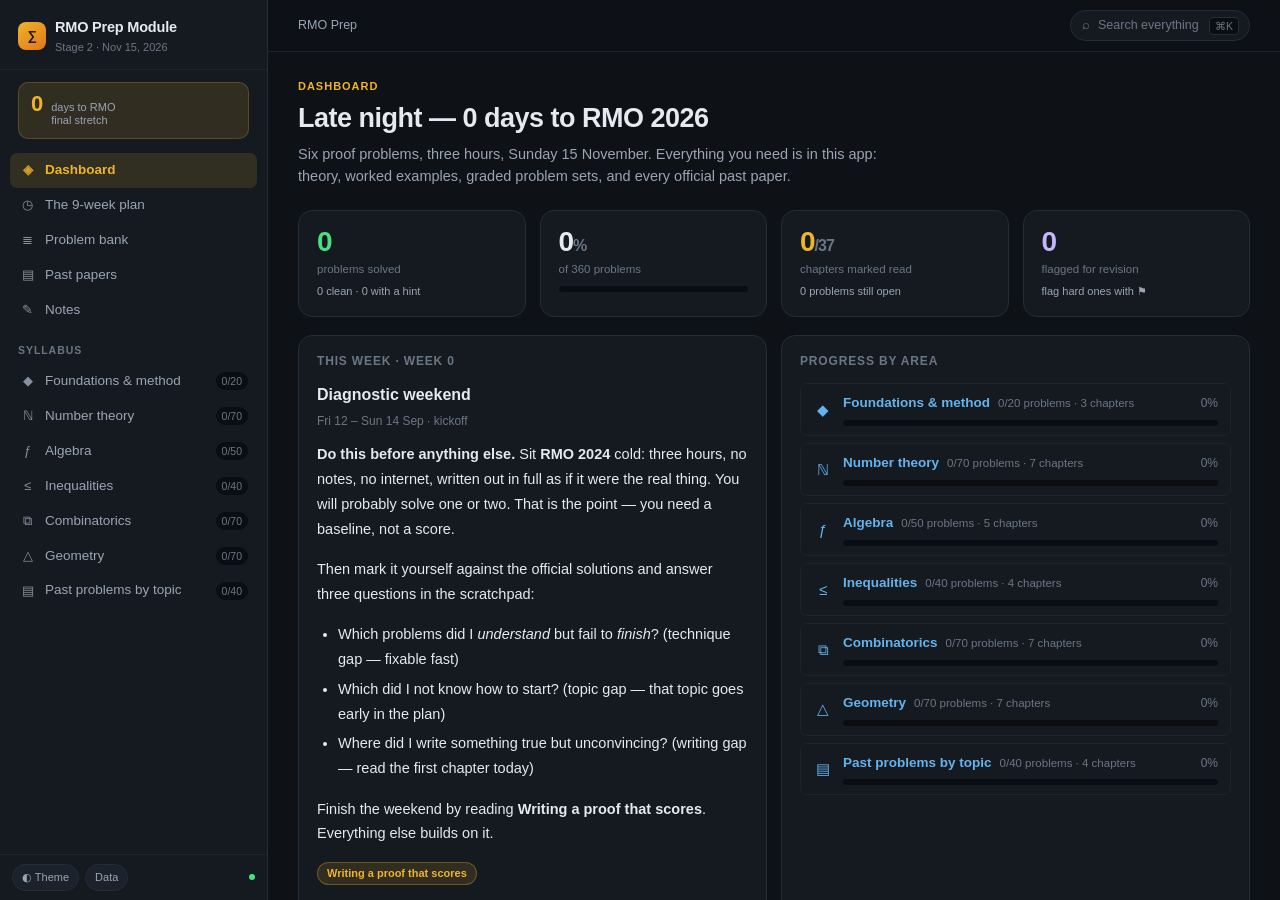
==== index.html @ 8053077d "RMO prep module: 37 chapters, 360 problems, full past-paper archive A self-contained study app for t" ====
<!doctype html>
<html lang="en" data-theme="dark">
<head>
<meta charset="utf-8">
<meta name="viewport" content="width=device-width, initial-scale=1">
<title>RMO Prep Module</title>
<link rel="stylesheet" href="assets/vendor/katex/katex.min.css">
<link rel="stylesheet" href="assets/css/styles.css">
<link rel="icon" href="data:image/svg+xml,<svg xmlns='http://www.w3.org/2000/svg' viewBox='0 0 32 32'><rect width='32' height='32' rx='8' fill='%23f0b429'/><text x='16' y='23' font-size='18' font-weight='bold' text-anchor='middle' font-family='sans-serif' fill='%2317130a'>∑</text></svg>">
<script src="assets/vendor/katex/katex.min.js"></script>
</head>
<body>
<div class="app">
  <aside class="sidebar" id="sidebar">
    <div class="brand">
      <div class="brand-row">
        <div class="brand-mark">∑</div>
        <div>
          <div class="brand-name">RMO Prep Module</div>
          <div class="brand-sub">Stage 2 · Nov 15, 2026</div>
        </div>
      </div>
    </div>
    <div class="countdown" id="countdown"></div>
    <nav class="nav" id="nav"></nav>
    <div class="sidebar-foot">
      <button class="chip-btn" id="themeBtn" title="Toggle theme">◐ Theme</button>
      <a class="chip-btn" href="#/settings">Data</a>
      <span class="save-dot" id="saveDot" title="Saved"></span>
    </div>
  </aside>

  <main class="main" id="main">
    <div class="topbar">
      <button class="menu-btn" id="menuBtn">☰</button>
      <div class="crumb" id="crumb"></div>
      <div class="topbar-actions">
        <button class="search-btn" id="searchBtn">
          <span>⌕</span><span>Search everything</span><kbd>⌘K</kbd>
        </button>
      </div>
    </div>
    <div id="view"></div>
  </main>
</div>
<div id="modal"></div>
<script type="module" src="assets/js/app.js"></script>
</body>
</html>
---- assets/css/styles.css ----
/* ============================================================
   RMO Prep Module — study desk UI
   ============================================================ */

:root {
  --bg:            #0e1116;
  --bg-elev:       #151a21;
  --bg-elev-2:     #1b222b;
  --bg-inset:      #0a0d12;
  --line:          #242c37;
  --line-soft:     #1c232c;
  --text:          #e6e9ee;
  --text-dim:      #9aa5b4;
  --text-faint:    #6b7685;
  --accent:        #f0b429;
  --accent-soft:   rgba(240, 180, 41, .13);
  --link:          #63b3ed;
  --ok:            #4ade80;
  --ok-soft:       rgba(74, 222, 128, .13);
  --warn:          #fb923c;
  --warn-soft:     rgba(251, 146, 60, .13);
  --bad:           #f87171;
  --bad-soft:      rgba(248, 113, 113, .13);
  --info:          #7dd3fc;
  --violet:        #c4b5fd;

  --radius:   10px;
  --radius-s: 7px;
  --radius-l: 14px;
  --shadow:   0 1px 2px rgba(0,0,0,.4), 0 8px 24px -12px rgba(0,0,0,.7);
  --sans: -apple-system, BlinkMacSystemFont, "Inter", "Segoe UI", Roboto, sans-serif;
  --serif: "Iowan Old Style", "Charter", Charter, Georgia, "Times New Roman", serif;
  --mono: ui-monospace, SFMono-Regular, "SF Mono", Menlo, Consolas, monospace;
  --sidebar-w: 268px;
  color-scheme: dark;
}

html[data-theme="light"] {
  --bg:          #f6f5f2;
  --bg-elev:     #ffffff;
  --bg-elev-2:   #f0efeb;
  --bg-inset:    #eceae5;
  --line:        #ddd9d0;
  --line-soft:   #e8e5de;
  --text:        #1f2328;
  --text-dim:    #5b6472;
  --text-faint:  #8c94a1;
  --accent:      #b8860b;
  --accent-soft: rgba(184, 134, 11, .12);
  --link:        #1a6bb8;
  --ok:          #1a8a4a;
  --ok-soft:     rgba(26, 138, 74, .12);
  --warn:        #c2610c;
  --warn-soft:   rgba(194, 97, 12, .12);
  --bad:         #c02626;
  --bad-soft:    rgba(192, 38, 38, .12);
  --info:        #0b6b8f;
  --violet:      #6d4fc7;
  --shadow: 0 1px 2px rgba(30,25,15,.06), 0 8px 24px -14px rgba(30,25,15,.25);
  color-scheme: light;
}

* { box-sizing: border-box; }

html, body {
  margin: 0; padding: 0;
  background: var(--bg);
  color: var(--text);
  font-family: var(--sans);
  font-size: 15px;
  line-height: 1.55;
  -webkit-font-smoothing: antialiased;
}
body { overflow: hidden; }

a { color: var(--link); text-decoration: none; }
a:hover { text-decoration: underline; text-underline-offset: 2px; }
.ext { font-size: .78em; opacity: .55; margin-left: 2px; }

button, input, textarea, select { font: inherit; color: inherit; }
button { cursor: pointer; background: none; border: none; }
:focus-visible { outline: 2px solid var(--accent); outline-offset: 2px; border-radius: 4px; }

::-webkit-scrollbar { width: 11px; height: 11px; }
::-webkit-scrollbar-track { background: transparent; }
::-webkit-scrollbar-thumb { background: var(--line); border-radius: 6px; border: 3px solid var(--bg); }
::-webkit-scrollbar-thumb:hover { background: var(--text-faint); }

/* ============================ shell ============================ */

.app { display: flex; height: 100vh; }

.sidebar {
  width: var(--sidebar-w);
  flex: 0 0 var(--sidebar-w);
  background: var(--bg-elev);
  border-right: 1px solid var(--line);
  display: flex; flex-direction: column;
  overflow: hidden;
}

.brand {
  padding: 16px 18px 12px;
  border-bottom: 1px solid var(--line-soft);
}
.brand-row { display: flex; align-items: center; gap: 9px; }
.brand-mark {
  width: 28px; height: 28px; border-radius: 8px;
  background: linear-gradient(140deg, var(--accent), #e0761b);
  display: grid; place-items: center;
  font-weight: 800; font-size: 13px; color: #17130a; letter-spacing: -.5px;
  flex: 0 0 auto;
}
.brand-name { font-weight: 700; font-size: 14.5px; letter-spacing: -.2px; }
.brand-sub { font-size: 11px; color: var(--text-faint); margin-top: 1px; }

.countdown {
  margin: 12px 18px 0; padding: 10px 12px;
  background: var(--accent-soft);
  border: 1px solid rgba(240,180,41,.22);
  border-radius: var(--radius);
  display: flex; align-items: baseline; gap: 8px;
}
.countdown-num { font-size: 22px; font-weight: 800; color: var(--accent); line-height: 1; font-variant-numeric: tabular-nums; }
.countdown-txt { font-size: 11px; color: var(--text-dim); line-height: 1.25; }

.nav { flex: 1; overflow-y: auto; padding: 10px 10px 20px; }
.nav-group { margin-top: 14px; }
.nav-group:first-child { margin-top: 4px; }
.nav-label {
  font-size: 10.5px; font-weight: 700; letter-spacing: .09em; text-transform: uppercase;
  color: var(--text-faint); padding: 0 8px 6px;
}
.nav-item {
  display: flex; align-items: center; gap: 9px;
  padding: 7px 9px; border-radius: var(--radius-s);
  color: var(--text-dim); font-size: 13.5px; width: 100%; text-align: left;
  transition: background .12s, color .12s;
}
.nav-item:hover { background: var(--bg-elev-2); color: var(--text); text-decoration: none; }
.nav-item.active { background: var(--accent-soft); color: var(--accent); font-weight: 600; }
.nav-item .ico { width: 17px; text-align: center; flex: 0 0 auto; opacity: .85; font-size: 13px; }
.nav-item .cnt {
  margin-left: auto; font-size: 10.5px; color: var(--text-faint);
  font-variant-numeric: tabular-nums; background: var(--bg-inset);
  padding: 1px 6px; border-radius: 20px;
}
.nav-item.active .cnt { background: rgba(240,180,41,.18); color: var(--accent); }

.sidebar-foot {
  border-top: 1px solid var(--line-soft);
  padding: 9px 12px; display: flex; align-items: center; gap: 6px;
  font-size: 11px; color: var(--text-faint);
}
.chip-btn {
  padding: 4px 9px; border-radius: 20px; border: 1px solid var(--line);
  font-size: 11px; color: var(--text-dim); background: var(--bg-elev-2);
  transition: .12s;
}
.chip-btn:hover { color: var(--text); border-color: var(--text-faint); }
.save-dot { width: 6px; height: 6px; border-radius: 50%; background: var(--ok); margin-left: auto; }
.save-dot.pending { background: var(--warn); }

/* ============================ main ============================ */

.main { flex: 1; overflow-y: auto; scroll-behavior: smooth; position: relative; }
.topbar {
  position: sticky; top: 0; z-index: 30;
  background: color-mix(in srgb, var(--bg) 88%, transparent);
  backdrop-filter: blur(14px) saturate(1.4);
  border-bottom: 1px solid var(--line-soft);
  display: flex; align-items: center; gap: 12px;
  padding: 10px 30px;
}
.crumb { font-size: 12.5px; color: var(--text-faint); display: flex; align-items: center; gap: 7px; min-width: 0; }
.crumb b { color: var(--text-dim); font-weight: 500; }
.crumb .sep { opacity: .4; }
.topbar-actions { margin-left: auto; display: flex; gap: 8px; align-items: center; }

.search-btn {
  display: flex; align-items: center; gap: 8px;
  padding: 5px 10px 5px 11px; border-radius: 20px;
  border: 1px solid var(--line); background: var(--bg-elev);
  color: var(--text-faint); font-size: 12.5px; min-width: 180px;
}
.search-btn:hover { border-color: var(--text-faint); color: var(--text-dim); }
.search-btn kbd {
  margin-left: auto; font-family: var(--sans); font-size: 10.5px;
  border: 1px solid var(--line); border-radius: 4px; padding: 0 5px; background: var(--bg-inset);
}

.page { max-width: 1080px; margin: 0 auto; padding: 26px 30px 120px; }
.page.wide { max-width: 1280px; }

/* ============================ typography ============================ */

.page-head { margin-bottom: 22px; }
.eyebrow {
  font-size: 11px; font-weight: 700; letter-spacing: .09em; text-transform: uppercase;
  color: var(--accent); margin-bottom: 7px;
}
h1.page-title { font-size: 27px; line-height: 1.2; margin: 0 0 8px; letter-spacing: -.5px; font-weight: 700; }
.page-lede { color: var(--text-dim); font-size: 14.5px; max-width: 74ch; margin: 0; }

.prose {
  font-family: var(--serif);
  font-size: 16.5px; line-height: 1.72;
  max-width: 74ch;
}
.prose p { margin: 0 0 1.05em; }
.prose h2 {
  font-family: var(--sans); font-size: 19px; font-weight: 700; letter-spacing: -.3px;
  margin: 2.1em 0 .7em; padding-bottom: .35em; border-bottom: 1px solid var(--line-soft);
  scroll-margin-top: 70px;
}
.prose h3 {
  font-family: var(--sans); font-size: 15.5px; font-weight: 700;
  margin: 1.7em 0 .5em; color: var(--text); scroll-margin-top: 70px;
}
.prose h4 {
  font-family: var(--sans); font-size: 13.5px; font-weight: 700; margin: 1.4em 0 .4em;
  color: var(--accent); letter-spacing: .01em;
}
.prose ul, .prose ol { margin: 0 0 1.05em; padding-left: 1.45em; }
.prose li { margin: .32em 0; }
.prose li > ul, .prose li > ol { margin: .3em 0 .2em; }
.prose blockquote {
  margin: 1.2em 0; padding: .85em 1.1em;
  border-left: 3px solid var(--accent);
  background: var(--bg-elev); border-radius: 0 var(--radius) var(--radius) 0;
  color: var(--text-dim); font-size: .96em;
}
.prose blockquote p:last-child { margin-bottom: 0; }
.prose blockquote strong { color: var(--text); }
.prose hr { border: none; border-top: 1px solid var(--line); margin: 2em 0; }
.prose code {
  font-family: var(--mono); font-size: .85em;
  background: var(--bg-inset); padding: .12em .38em; border-radius: 4px;
  border: 1px solid var(--line-soft);
}
.prose pre.code {
  background: var(--bg-inset); border: 1px solid var(--line);
  border-radius: var(--radius); padding: 12px 14px; overflow-x: auto; font-size: 13px;
}
.prose pre.code code { background: none; border: none; padding: 0; }
.prose strong { color: var(--text); font-weight: 700; }

.table-wrap { overflow-x: auto; margin: 1.2em 0; border: 1px solid var(--line); border-radius: var(--radius); }
table { border-collapse: collapse; width: 100%; font-family: var(--sans); font-size: 13.5px; }
th, td { padding: 8px 12px; text-align: left; border-bottom: 1px solid var(--line-soft); }
th { background: var(--bg-elev-2); font-weight: 600; font-size: 12px; color: var(--text-dim);
     text-transform: uppercase; letter-spacing: .05em; }
tbody tr:last-child td { border-bottom: none; }
tbody tr:hover { background: var(--bg-elev); }

.math-display { overflow-x: auto; overflow-y: hidden; padding: 4px 0; margin: 1.1em 0; }
.katex { font-size: 1.04em; }
.katex-display { margin: 0; }
.math-raw { color: var(--warn); }

/* ============================ cards & chips ============================ */

.card {
  background: var(--bg-elev); border: 1px solid var(--line);
  border-radius: var(--radius-l); padding: 16px 18px;
}
.card-title { font-size: 12px; font-weight: 700; text-transform: uppercase; letter-spacing: .07em;
              color: var(--text-faint); margin-bottom: 12px; }

.grid { display: grid; gap: 14px; }
.grid-4 { grid-template-columns: repeat(4, 1fr); }
.grid-3 { grid-template-columns: repeat(3, 1fr); }
.grid-2 { grid-template-columns: repeat(2, 1fr); }
@media (max-width: 1080px) { .grid-4 { grid-template-columns: repeat(2, 1fr); } .grid-3, .grid-2 { grid-template-columns: 1fr; } }

.stat { text-align: left; }
.stat-num { font-size: 28px; font-weight: 800; letter-spacing: -1px; line-height: 1.1; font-variant-numeric: tabular-nums; }
.stat-lbl { font-size: 11.5px; color: var(--text-faint); margin-top: 3px; }
.stat-sub { font-size: 11px; color: var(--text-dim); margin-top: 5px; }

.chip {
  display: inline-flex; align-items: center; gap: 5px;
  padding: 2px 9px; border-radius: 20px; font-size: 11px; font-weight: 600;
  border: 1px solid var(--line); background: var(--bg-elev-2); color: var(--text-dim);
  white-space: nowrap;
}
.chip.d-Warmup { color: var(--info); border-color: rgba(125,211,252,.3); background: rgba(125,211,252,.1); }
.chip.d-Easy   { color: var(--ok); border-color: rgba(74,222,128,.3); background: var(--ok-soft); }
.chip.d-Medium { color: var(--accent); border-color: rgba(240,180,41,.3); background: var(--accent-soft); }
.chip.d-Hard   { color: var(--warn); border-color: rgba(251,146,60,.3); background: var(--warn-soft); }
.chip.d-Brutal { color: var(--bad); border-color: rgba(248,113,113,.3); background: var(--bad-soft); }
.chip.ghost { background: none; }
.chip.accent { color: var(--accent); border-color: rgba(240,180,41,.3); background: var(--accent-soft); }

.bar { height: 6px; border-radius: 20px; background: var(--bg-inset); overflow: hidden; display: flex; }
.bar > i { display: block; height: 100%; transition: width .35s ease; }
.bar .b-solved { background: var(--ok); }
.bar .b-hinted { background: #3f9e6b; }
.bar .b-tried  { background: var(--accent); }
.bar .b-stuck  { background: var(--bad); }

/* ============================ chapter page ============================ */

.chapter-layout { display: grid; grid-template-columns: 1fr 232px; gap: 34px; align-items: start; }
@media (max-width: 1100px) { .chapter-layout { grid-template-columns: 1fr; } .side-rail { display: none; } }

.side-rail { position: sticky; top: 62px; display: flex; flex-direction: column; gap: 14px; }
.toc a {
  display: block; padding: 3px 0 3px 10px; font-size: 12.5px; color: var(--text-faint);
  border-left: 2px solid var(--line-soft); line-height: 1.4;
}
.toc a:hover { color: var(--text); border-left-color: var(--text-faint); text-decoration: none; }
.toc a.lvl3 { padding-left: 20px; font-size: 12px; }
.toc a.active { color: var(--accent); border-left-color: var(--accent); }

.res-list { display: flex; flex-direction: column; gap: 7px; }
.res-item {
  display: flex; gap: 8px; align-items: flex-start;
  padding: 7px 9px; border-radius: var(--radius-s);
  background: var(--bg-elev-2); border: 1px solid var(--line-soft);
  font-size: 12.3px; line-height: 1.35; color: var(--text-dim);
}
.res-item:hover { border-color: var(--text-faint); color: var(--text); text-decoration: none; }
.res-item .ico { flex: 0 0 auto; font-size: 12px; margin-top: 1px; }

.meta-row { display: flex; flex-wrap: wrap; gap: 7px; align-items: center; margin: 10px 0 0; }

/* ============================ problems ============================ */

.problems-head {
  display: flex; align-items: center; gap: 10px; flex-wrap: wrap;
  margin: 40px 0 14px; padding-top: 24px; border-top: 2px solid var(--line);
}
.problems-head h2 { font-size: 20px; margin: 0; font-weight: 700; letter-spacing: -.3px; }
.filter-row { margin-left: auto; display: flex; gap: 6px; flex-wrap: wrap; }
.filter-btn {
  padding: 3px 10px; border-radius: 20px; font-size: 11.5px;
  border: 1px solid var(--line); color: var(--text-faint); background: var(--bg-elev);
}
.filter-btn:hover { color: var(--text); }
.filter-btn.on { background: var(--accent-soft); color: var(--accent); border-color: rgba(240,180,41,.35); font-weight: 600; }

.prob {
  border: 1px solid var(--line); border-radius: var(--radius-l);
  background: var(--bg-elev); margin-bottom: 12px; overflow: hidden;
  transition: border-color .15s;
}
.prob:hover { border-color: var(--line); }
.prob.s-solved { border-left: 3px solid var(--ok); }
.prob.s-hinted { border-left: 3px solid #3f9e6b; }
.prob.s-tried  { border-left: 3px solid var(--accent); }
.prob.s-stuck  { border-left: 3px solid var(--bad); }
.prob.flagged { box-shadow: inset 3px 0 0 var(--violet); }

.prob-head {
  display: flex; align-items: center; gap: 9px;
  padding: 11px 15px; border-bottom: 1px solid var(--line-soft);
  background: var(--bg-elev-2); flex-wrap: wrap;
}
.prob-label { font-weight: 700; font-size: 13px; font-family: var(--mono); color: var(--text-dim); }
.prob-src { font-size: 11.5px; color: var(--text-faint); font-style: italic; }
.prob-tools { margin-left: auto; display: flex; gap: 6px; align-items: center; }

.status-btn {
  display: inline-flex; align-items: center; gap: 6px;
  padding: 3px 10px; border-radius: 20px; font-size: 11.5px; font-weight: 600;
  border: 1px solid var(--line); background: var(--bg-elev); color: var(--text-faint);
  transition: .12s;
}
.status-btn:hover { border-color: var(--text-faint); }
.status-btn .dot { width: 7px; height: 7px; border-radius: 50%; background: currentColor; }
.status-btn.st-solved { color: var(--ok); border-color: rgba(74,222,128,.4); background: var(--ok-soft); }
.status-btn.st-hinted { color: #56b381; border-color: rgba(86,179,129,.4); background: rgba(86,179,129,.1); }
.status-btn.st-tried  { color: var(--accent); border-color: rgba(240,180,41,.4); background: var(--accent-soft); }
.status-btn.st-stuck  { color: var(--bad); border-color: rgba(248,113,113,.4); background: var(--bad-soft); }

.icon-btn {
  width: 26px; height: 26px; border-radius: 50%; display: grid; place-items: center;
  color: var(--text-faint); font-size: 13px; transition: .12s;
}
.icon-btn:hover { background: var(--bg-inset); color: var(--text); }
.icon-btn.on { color: var(--violet); }
.icon-btn.note-on { color: var(--info); }

.prob-body { padding: 13px 16px; }
.prob-body .prose { font-size: 16px; max-width: 72ch; }
.prob-body .prose p:last-child { margin-bottom: 0; }

.reveal { margin-top: 11px; border-top: 1px dashed var(--line); padding-top: 10px; display: flex; gap: 8px; flex-wrap: wrap; }
.reveal-btn {
  padding: 4px 12px; border-radius: var(--radius-s); font-size: 12px; font-weight: 600;
  border: 1px solid var(--line); color: var(--text-dim); background: var(--bg-elev-2);
}
.reveal-btn:hover { color: var(--text); border-color: var(--text-faint); }
.reveal-btn.hint.on { color: var(--info); border-color: rgba(125,211,252,.4); background: rgba(125,211,252,.1); }
.reveal-btn.sol.on  { color: var(--ok); border-color: rgba(74,222,128,.4); background: var(--ok-soft); }

.panel {
  margin-top: 11px; padding: 12px 15px; border-radius: var(--radius);
  background: var(--bg-inset); border: 1px solid var(--line-soft);
}
.panel.hint { border-left: 3px solid var(--info); }
.panel.sol  { border-left: 3px solid var(--ok); }
.panel .prose { font-size: 15.5px; }
.panel-tag { font-size: 10.5px; font-weight: 700; letter-spacing: .08em; text-transform: uppercase;
             color: var(--text-faint); margin-bottom: 7px; }

.note-box { margin-top: 11px; }
textarea.note {
  width: 100%; min-height: 82px; resize: vertical;
  background: var(--bg-inset); border: 1px solid var(--line); border-radius: var(--radius);
  padding: 10px 12px; font-size: 13.5px; line-height: 1.55; font-family: var(--sans);
}
textarea.note:focus { border-color: var(--accent); outline: none; }
textarea.note::placeholder { color: var(--text-faint); }

/* ============================ search ============================ */

.overlay {
  position: fixed; inset: 0; z-index: 100;
  background: rgba(0,0,0,.55); backdrop-filter: blur(3px);
  display: flex; justify-content: center; padding-top: 11vh;
}
.search-panel {
  width: min(720px, 92vw); max-height: 72vh; display: flex; flex-direction: column;
  background: var(--bg-elev); border: 1px solid var(--line);
  border-radius: var(--radius-l); box-shadow: var(--shadow); overflow: hidden;
}
.search-panel input {
  width: 100%; padding: 15px 18px; font-size: 16px; background: none;
  border: none; border-bottom: 1px solid var(--line); outline: none;
}
.search-results { overflow-y: auto; padding: 6px; }
.sr {
  display: block; width: 100%; text-align: left; padding: 9px 12px;
  border-radius: var(--radius-s); color: var(--text-dim);
}
.sr:hover, .sr.sel { background: var(--bg-elev-2); color: var(--text); text-decoration: none; }
.sr-t { font-size: 13.5px; font-weight: 600; color: var(--text); }
.sr-s { font-size: 11.5px; color: var(--text-faint); margin-top: 2px;
        overflow: hidden; text-overflow: ellipsis; white-space: nowrap; }
.sr mark { background: var(--accent-soft); color: var(--accent); border-radius: 3px; padding: 0 1px; }

/* ============================ misc ============================ */

.empty { text-align: center; padding: 50px 20px; color: var(--text-faint); font-size: 14px; }
.empty .big { font-size: 30px; margin-bottom: 10px; opacity: .5; }

.pill-nav { display: flex; gap: 6px; flex-wrap: wrap; margin-bottom: 18px; }

.week {
  border: 1px solid var(--line); border-radius: var(--radius-l);
  background: var(--bg-elev); margin-bottom: 12px; overflow: hidden;
}
.week-head { display: flex; align-items: center; gap: 10px; padding: 12px 16px; background: var(--bg-elev-2); flex-wrap: wrap; }
.week-num {
  width: 30px; height: 30px; border-radius: 8px; display: grid; place-items: center;
  background: var(--accent-soft); color: var(--accent); font-weight: 800; font-size: 13px; flex: 0 0 auto;
}
.week-title { font-weight: 700; font-size: 14.5px; }
.week-dates { font-size: 11.5px; color: var(--text-faint); }
.week-body { padding: 14px 16px; }
.week.now { border-color: var(--accent); box-shadow: 0 0 0 1px var(--accent-soft); }
.week.past { opacity: .62; }

.link-row {
  display: flex; align-items: center; gap: 10px; padding: 9px 12px;
  border-radius: var(--radius-s); border: 1px solid var(--line-soft); background: var(--bg-elev);
  margin-bottom: 7px; font-size: 13.5px;
}
.link-row:hover { border-color: var(--text-faint); }
.link-row .grow { flex: 1; min-width: 0; }
.link-row .sub { font-size: 11.5px; color: var(--text-faint); }

.seg { display: inline-flex; border: 1px solid var(--line); border-radius: 20px; overflow: hidden; }
.seg button { padding: 3px 11px; font-size: 11.5px; color: var(--text-faint); }
.seg button.on { background: var(--accent-soft); color: var(--accent); font-weight: 600; }

.toast {
  position: fixed; bottom: 22px; left: 50%; transform: translateX(-50%);
  background: var(--bg-elev-2); border: 1px solid var(--line); color: var(--text);
  padding: 9px 17px; border-radius: 20px; font-size: 13px; box-shadow: var(--shadow);
  z-index: 200; animation: rise .25s ease;
}
@keyframes rise { from { opacity: 0; transform: translate(-50%, 10px); } }

.kbd-hint { font-size: 11.5px; color: var(--text-faint); }
kbd {
  font-family: var(--sans); font-size: 10.5px; border: 1px solid var(--line);
  border-bottom-width: 2px; border-radius: 4px; padding: 1px 5px; background: var(--bg-inset);
}

@media (max-width: 820px) {
  .sidebar { position: fixed; left: 0; top: 0; bottom: 0; z-index: 60; transform: translateX(-100%); transition: transform .2s; }
  .sidebar.open { transform: none; box-shadow: var(--shadow); }
  .page { padding: 20px 16px 100px; }
  .topbar { padding: 10px 16px; }
  .menu-btn { display: grid !important; }
}
.menu-btn { display: none; width: 30px; height: 30px; place-items: center; border-radius: 7px; border: 1px solid var(--line); }

@media print {
  .sidebar, .topbar, .prob-tools, .reveal, .filter-row { display: none !important; }
  body, .main { overflow: visible; height: auto; }
  .page { max-width: none; padding: 0; }
}

/* ---- geometry figures ---- */
.fig {
  margin: 1.4em 0; padding: 14px; text-align: center;
  background: var(--bg-elev); border: 1px solid var(--line-soft); border-radius: var(--radius);
  overflow-x: auto;
}
.fig svg { max-width: 100%; height: auto; }
.fig .gl { stroke: var(--text-dim); stroke-width: 1.4; fill: none; stroke-linecap: round; }
.fig .gl-thin { stroke: var(--text-faint); stroke-width: 1; fill: none; stroke-dasharray: 4 3; }
.fig .gl-acc { stroke: var(--accent); stroke-width: 1.8; fill: none; stroke-linecap: round; }
.fig .gl-ok  { stroke: var(--ok); stroke-width: 1.8; fill: none; }
.fig .gc { stroke: var(--text-faint); stroke-width: 1.3; fill: none; }
.fig .gp { fill: var(--text); }
.fig .gp-acc { fill: var(--accent); }
.fig text { fill: var(--text-dim); font-family: var(--serif); font-size: 13px; font-style: italic; }
.fig figcaption { margin-top: 8px; font-family: var(--sans); font-size: 11.5px; color: var(--text-faint); font-style: normal; }
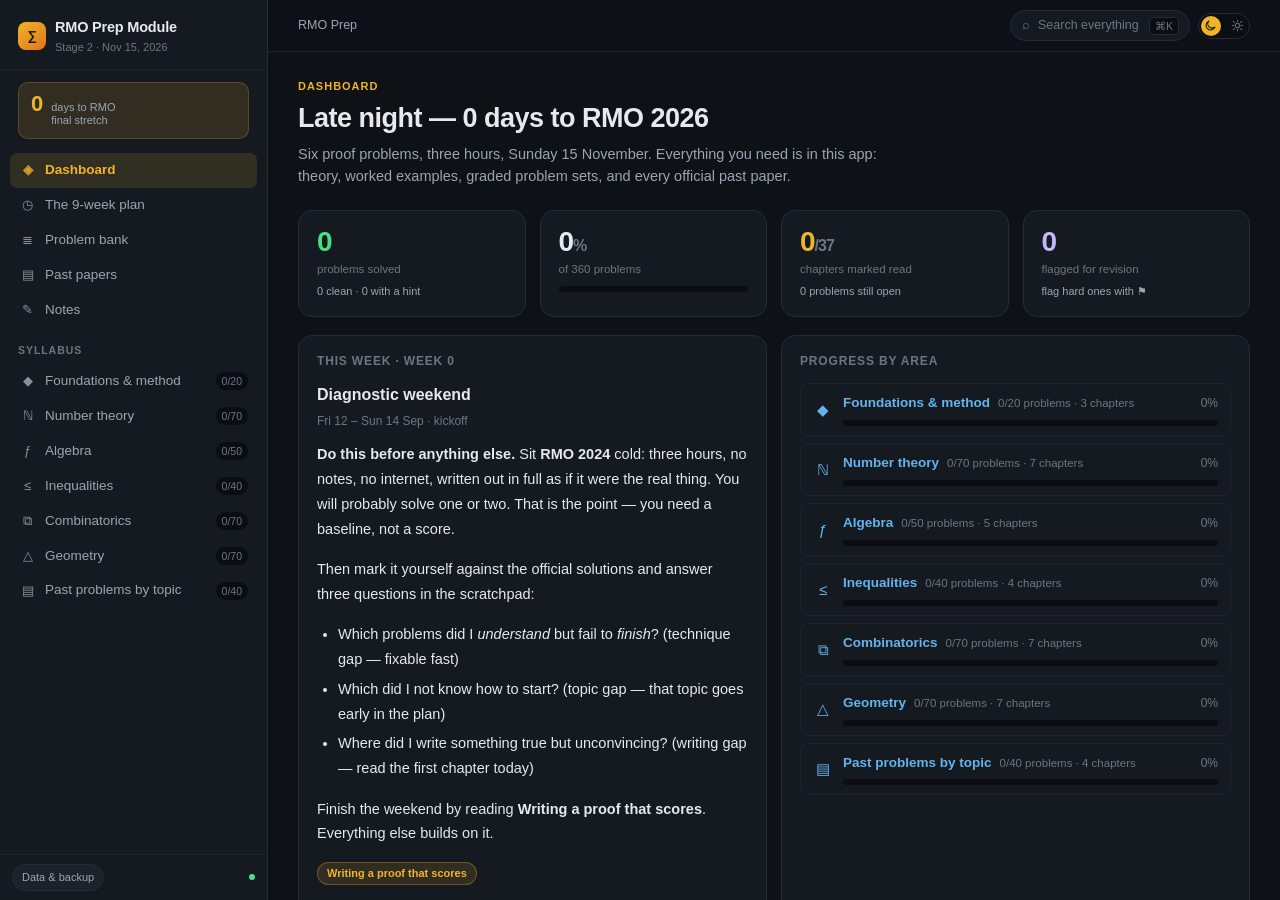
==== commit bbf0e863: "Expand solutions for beginners; add a visible theme toggle The solutions were written for someone wh" ====
--- a/index.html
+++ b/index.html
@@ -24,8 +24,7 @@
     <div class="countdown" id="countdown"></div>
     <nav class="nav" id="nav"></nav>
     <div class="sidebar-foot">
-      <button class="chip-btn" id="themeBtn" title="Toggle theme">◐ Theme</button>
-      <a class="chip-btn" href="#/settings">Data</a>
+      <a class="chip-btn" href="#/settings">Data &amp; backup</a>
       <span class="save-dot" id="saveDot" title="Saved"></span>
     </div>
   </aside>
@@ -38,6 +37,18 @@
         <button class="search-btn" id="searchBtn">
           <span>⌕</span><span>Search everything</span><kbd>⌘K</kbd>
         </button>
+        <button class="theme-toggle" id="themeBtn" title="Switch between light and dark" aria-label="Toggle theme">
+          <span class="tt-track">
+            <span class="tt-thumb"></span>
+            <svg class="tt-ico tt-sun" viewBox="0 0 24 24" aria-hidden="true">
+              <circle cx="12" cy="12" r="4.2"/>
+              <g stroke-linecap="round"><path d="M12 2.4v2.6M12 19v2.6M4.2 4.2l1.9 1.9M17.9 17.9l1.9 1.9M2.4 12h2.6M19 12h2.6M4.2 19.8l1.9-1.9M17.9 6.1l1.9-1.9"/></g>
+            </svg>
+            <svg class="tt-ico tt-moon" viewBox="0 0 24 24" aria-hidden="true">
+              <path d="M20.5 14.6A8.6 8.6 0 1 1 9.4 3.5a6.9 6.9 0 0 0 11.1 11.1z"/>
+            </svg>
+          </span>
+        </button>
       </div>
     </div>
     <div id="view"></div>
--- a/assets/css/styles.css
+++ b/assets/css/styles.css
@@ -521,3 +521,32 @@
 .fig .gp-acc { fill: var(--accent); }
 .fig text { fill: var(--text-dim); font-family: var(--serif); font-size: 13px; font-style: italic; }
 .fig figcaption { margin-top: 8px; font-family: var(--sans); font-size: 11.5px; color: var(--text-faint); font-style: normal; }
+
+
+/* ---- theme toggle ---- */
+.theme-toggle { padding: 0; border-radius: 20px; flex: 0 0 auto; line-height: 0; }
+.tt-track {
+  position: relative; display: inline-flex; align-items: center;
+  width: 52px; height: 26px; border-radius: 20px;
+  background: var(--bg-inset); border: 1px solid var(--line);
+  transition: background .18s, border-color .18s;
+}
+.theme-toggle:hover .tt-track { border-color: var(--text-faint); }
+.tt-thumb {
+  position: absolute; top: 2px; left: 2px;
+  width: 20px; height: 20px; border-radius: 50%;
+  background: var(--accent);
+  transition: transform .22s cubic-bezier(.4,.1,.3,1.3), background .18s;
+}
+html[data-theme="light"] .tt-thumb { transform: translateX(26px); }
+.tt-ico {
+  position: absolute; width: 13px; height: 13px; top: 50%; margin-top: -6.5px;
+  fill: none; stroke: currentColor; stroke-width: 2;
+  pointer-events: none; transition: color .18s, opacity .18s;
+}
+.tt-moon { left: 5px;  color: #17130a; opacity: 1; }
+.tt-sun  { right: 5px; color: var(--text-faint); opacity: .9; }
+html[data-theme="light"] .tt-moon { color: var(--text-faint); }
+html[data-theme="light"] .tt-sun  { color: #fffdf6; }
+@media (max-width: 700px) { .search-btn span:nth-child(2), .search-btn kbd { display: none; }
+  .search-btn { min-width: 0; } }
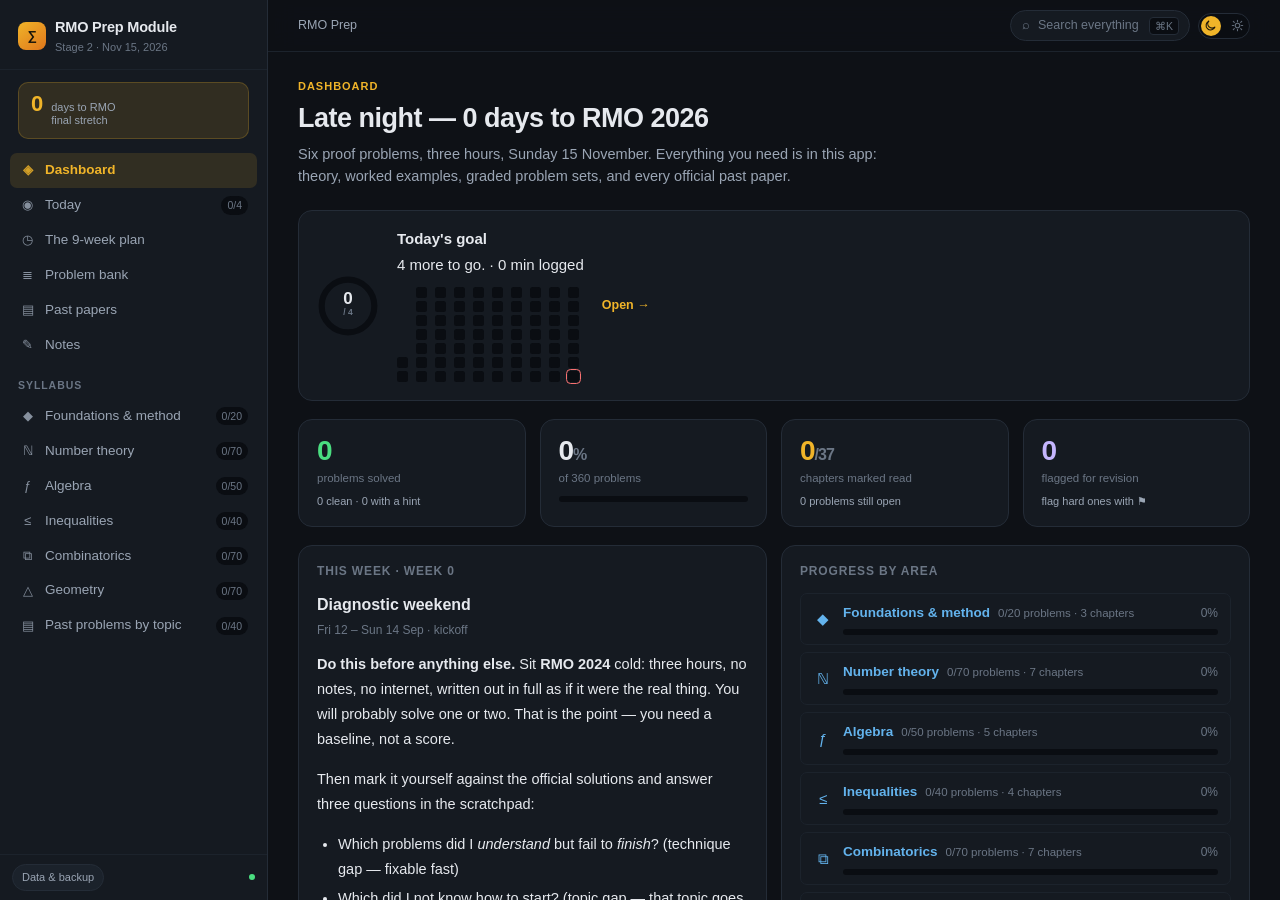
==== commit f01f337a: "Add a daily tracker: target, streak, queue, habits and a run-to-exam heatmap Opening the app should " ====
--- a/index.html
+++ b/index.html
@@ -5,7 +5,7 @@
 <meta name="viewport" content="width=device-width, initial-scale=1">
 <title>RMO Prep Module</title>
 <link rel="stylesheet" href="assets/vendor/katex/katex.min.css">
-<link rel="stylesheet" href="assets/css/styles.css">
+<link rel="stylesheet" href="assets/css/styles.css?v=f753230f">
 <link rel="icon" href="data:image/svg+xml,<svg xmlns='http://www.w3.org/2000/svg' viewBox='0 0 32 32'><rect width='32' height='32' rx='8' fill='%23f0b429'/><text x='16' y='23' font-size='18' font-weight='bold' text-anchor='middle' font-family='sans-serif' fill='%2317130a'>∑</text></svg>">
 <script src="assets/vendor/katex/katex.min.js"></script>
 </head>
@@ -55,6 +55,6 @@
   </main>
 </div>
 <div id="modal"></div>
-<script type="module" src="assets/js/app.js"></script>
+<script type="module" src="assets/js/app.js?v=f753230f"></script>
 </body>
 </html>
--- a/assets/css/styles.css
+++ b/assets/css/styles.css
@@ -550,3 +550,77 @@
 html[data-theme="light"] .tt-sun  { color: #fffdf6; }
 @media (max-width: 700px) { .search-btn span:nth-child(2), .search-btn kbd { display: none; }
   .search-btn { min-width: 0; } }
+
+/* ---- daily tracker ---- */
+.today-grid { display: grid; grid-template-columns: 1.35fr 1fr; gap: 14px; margin-bottom: 16px; }
+@media (max-width: 820px) { .today-grid { grid-template-columns: 1fr; } }
+
+.today-ring { display: flex; align-items: center; gap: 18px; }
+.ring { flex: 0 0 auto; transform: rotate(-90deg); }
+.ring-bg { fill: none; stroke: var(--bg-inset); stroke-width: 8; }
+.ring-fg {
+  fill: none; stroke: var(--accent); stroke-width: 8; stroke-linecap: round;
+  transition: stroke-dashoffset .45s ease, stroke .2s;
+}
+.ring-fg.hit { stroke: var(--ok); }
+.ring-num, .ring-den {
+  transform: rotate(90deg); transform-origin: 40px 40px;
+  text-anchor: middle; fill: var(--text); font-family: var(--sans); font-style: normal;
+}
+.ring-num { font-size: 22px; font-weight: 800; }
+.ring-den { font-size: 11px; fill: var(--text-faint); font-weight: 600; }
+
+.t-lbl { font-size: 12px; color: var(--text-faint); }
+.t-streak { font-size: 15px; margin-top: 4px; font-weight: 600; }
+.t-mins { font-size: 13px; color: var(--text-faint); margin-top: 2px; }
+.t-mins b { font-size: 30px; color: var(--text); font-weight: 800; letter-spacing: -1px; }
+
+.today-strip {
+  display: flex; align-items: center; gap: 18px; margin-bottom: 18px;
+  text-decoration: none; color: inherit; transition: border-color .15s;
+}
+.today-strip:hover { border-color: var(--accent); text-decoration: none; }
+.today-strip .t-go { font-size: 12.5px; color: var(--accent); font-weight: 600; white-space: nowrap; }
+.today-strip .ring { width: 62px; height: 62px; }
+
+.q-row {
+  display: flex; gap: 11px; align-items: flex-start; padding: 10px 12px;
+  border: 1px solid var(--line-soft); border-radius: var(--radius-s);
+  background: var(--bg-elev); margin-bottom: 7px; color: inherit;
+}
+.q-row:hover { border-color: var(--text-faint); text-decoration: none; }
+.q-row.done { opacity: .5; }
+.q-row.done .q-box { color: var(--ok); }
+.q-box { flex: 0 0 auto; width: 17px; text-align: center; color: var(--text-faint); font-size: 13px; }
+.q-txt {
+  font-size: 12.5px; color: var(--text-dim); margin-top: 4px; line-height: 1.4;
+  display: -webkit-box; -webkit-line-clamp: 2; -webkit-box-orient: vertical; overflow: hidden;
+}
+
+.habit {
+  display: flex; gap: 10px; align-items: center; width: 100%; text-align: left;
+  padding: 9px 12px; border-radius: var(--radius-s); border: 1px solid var(--line-soft);
+  background: var(--bg-elev); margin-bottom: 7px; font-size: 13.5px; color: var(--text-dim);
+}
+.habit:hover { border-color: var(--text-faint); color: var(--text); }
+.habit.on { color: var(--ok); border-color: rgba(74,222,128,.35); background: var(--ok-soft); }
+.habit.on .q-box { color: var(--ok); }
+
+/* contribution grid: columns are weeks, rows are Mon..Sun */
+.hm {
+  display: grid; grid-auto-flow: column; grid-template-rows: repeat(7, 11px);
+  gap: 3px; overflow-x: auto; padding: 2px 0;
+}
+.hm-c { width: 11px; height: 11px; border-radius: 2.5px; background: var(--bg-inset); display: block; }
+.hm-c.l-1 { background: transparent; }
+.hm-c.l0 { background: var(--bg-inset); }
+.hm-c.l1 { background: rgba(240,180,41,.35); }
+.hm-c.l2 { background: rgba(240,180,41,.7); }
+.hm-c.l3 { background: var(--ok); }
+.hm-c.is-today { outline: 1.5px solid var(--accent); outline-offset: 1px; }
+.hm-c.is-exam  { outline: 1.5px solid var(--bad); outline-offset: 1px; }
+.hm-key {
+  display: flex; align-items: center; gap: 5px; margin-top: 10px;
+  font-size: 11px; color: var(--text-faint);
+}
+.hm-key .hm-c { width: 10px; height: 10px; }
